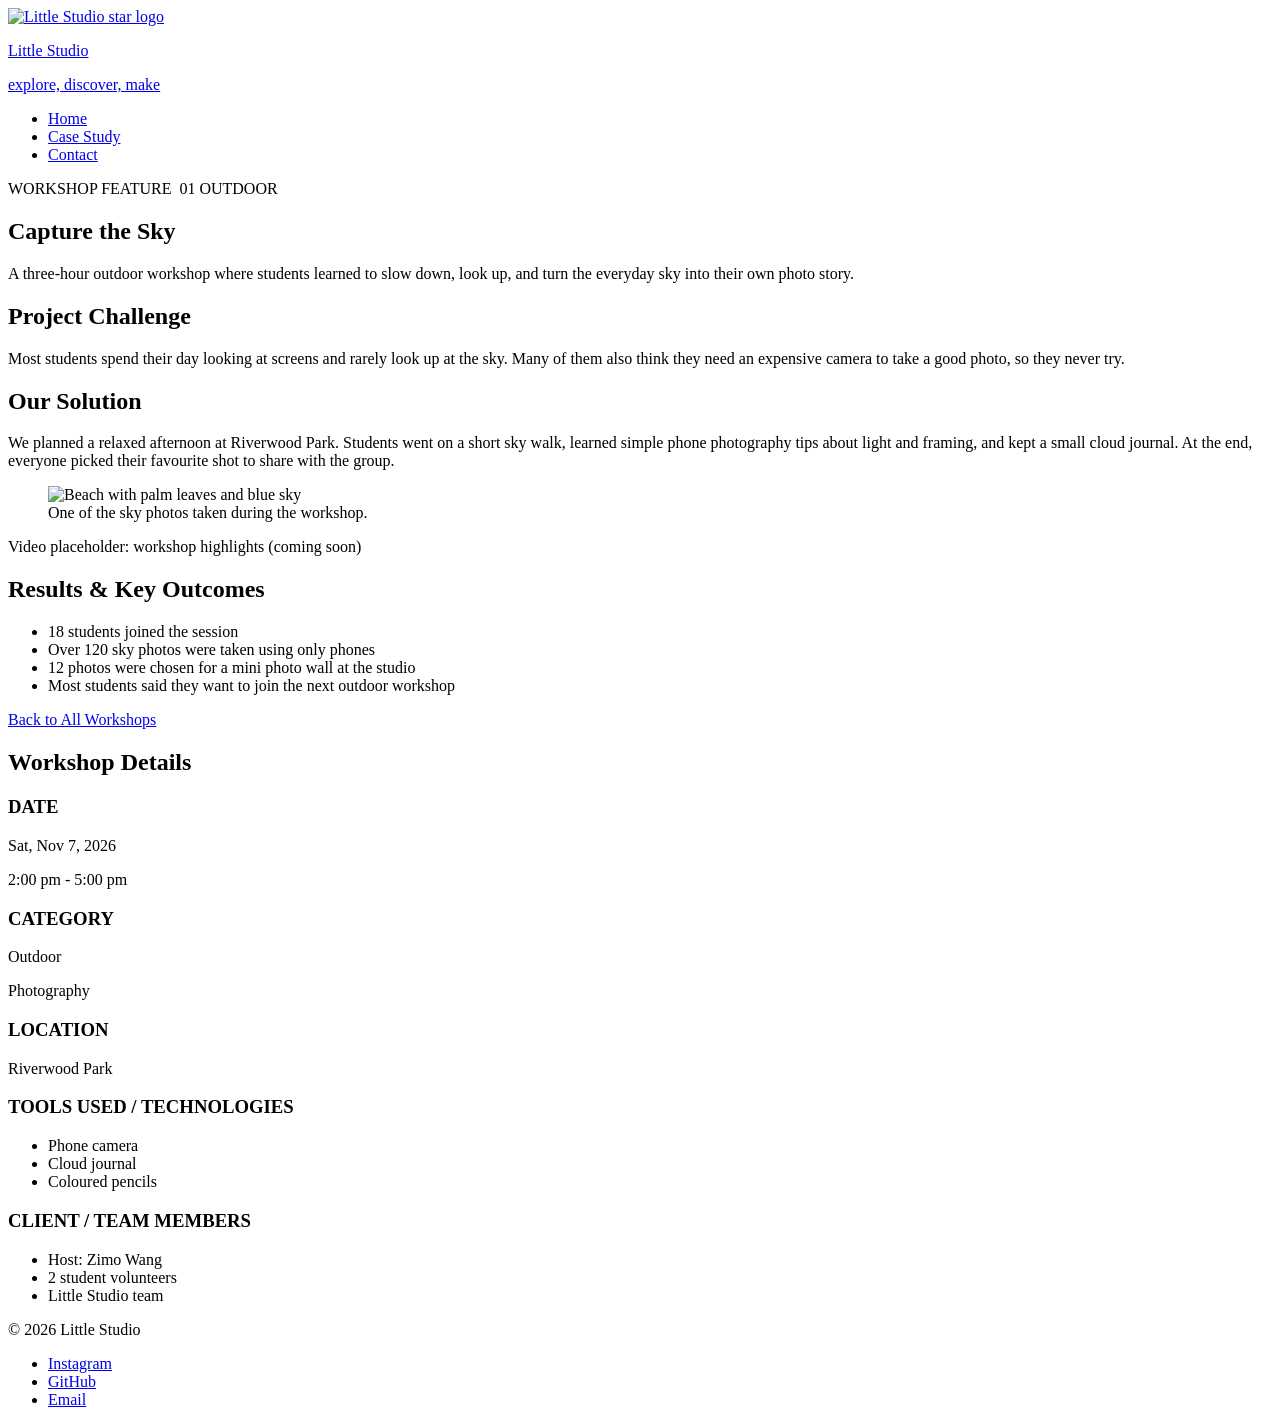
==== detail.html @ 18a09a90 "detail2" ====
<!DOCTYPE html>
<html lang="en">
<head>
  <meta charset="UTF-8">
  <meta name="viewport" content="width=device-width, initial-scale=1.0">
  <title>Little Studio | Capture the Sky</title>
  <link href="https://fonts.googleapis.com/css2?family=Fredoka:wght@500;600;700&family=Nunito:wght@400;600;700;800&display=swap" rel="stylesheet">
  <link rel="stylesheet" href="css/style.css">
</head>
<body>

  <header class="site-header">
    <a href="index.html" class="logo">
      <img src="assets/logo.png" alt="Little Studio star logo">
      <div>
        <p class="logo-name">Little Studio</p>
        <p class="logo-tagline">explore, discover, make</p>
      </div>
    </a>
    <nav>
      <ul class="nav-links">
        <li><a href="index.html">Home</a></li>
        <li><a href="detail.html">Case Study</a></li>
        <li><a href="#contact">Contact</a></li>
      </ul>
    </nav>
  </header>

  <div class="stripe"></div>

  <main class="container detail-layout">

    <section class="detail-hero">
      <p class="eyebrow">WORKSHOP FEATURE&nbsp; 01 OUTDOOR</p>
      <h1>Capture the Sky</h1>
      <p class="lead-text">A three-hour outdoor workshop where students learned to slow down, look up, and turn the everyday sky into their own photo story.</p>
    </section>

    <section class="content-grid">

      <article class="detail-article">
        <h2>Project Challenge</h2>
        <p>Most students spend their day looking at screens and rarely look up at the sky. Many of them also think they need an expensive camera to take a good photo, so they never try.</p>

        <h2>Our Solution</h2>
        <p>We planned a relaxed afternoon at Riverwood Park. Students went on a short sky walk, learned simple phone photography tips about light and framing, and kept a small cloud journal. At the end, everyone picked their favourite shot to share with the group.</p>

        <figure class="detail-photo">
          <img src="assets/detail1.jpg" alt="Beach with palm leaves and blue sky">
          <figcaption>One of the sky photos taken during the workshop.</figcaption>
        </figure>

        <div class="media-placeholder">
          <p>Video placeholder: workshop highlights (coming soon)</p>
        </div>

        <h2>Results &amp; Key Outcomes</h2>
        <ul>
          <li>18 students joined the session</li>
          <li>Over 120 sky photos were taken using only phones</li>
          <li>12 photos were chosen for a mini photo wall at the studio</li>
          <li>Most students said they want to join the next outdoor workshop</li>
        </ul>

        <a href="index.html#workshops" class="btn-primary">Back to All Workshops</a>
      </article>

      <aside class="meta-sidebar">
        <h2>Workshop Details</h2>

        <div class="meta-item">
          <h3>DATE</h3>
          <p>Sat, Nov 7, 2026</p>
          <p>2:00 pm - 5:00 pm</p>
        </div>

        <div class="meta-item">
          <h3>CATEGORY</h3>
          <p>Outdoor</p>
          <p>Photography</p>
        </div>

        <div class="meta-item">
          <h3>LOCATION</h3>
          <p>Riverwood Park</p>
        </div>

        <div class="meta-item">
          <h3>TOOLS USED / TECHNOLOGIES</h3>
          <ul>
            <li>Phone camera</li>
            <li>Cloud journal</li>
            <li>Coloured pencils</li>
          </ul>
        </div>

        <div class="meta-item">
          <h3>CLIENT / TEAM MEMBERS</h3>
          <ul>
            <li>Host: Zimo Wang</li>
            <li>2 student volunteers</li>
            <li>Little Studio team</li>
          </ul>
        </div>
      </aside>

    </section>

  </main>

  <div class="stripe stripe-footer"></div>

  <footer class="site-footer" id="contact">
    <p>&copy; 2026 Little Studio</p>
    <ul class="social-links">
      <li><a href="https://www.instagram.com/">Instagram</a></li>
      <li><a href="https://github.com/">GitHub</a></li>
      <li><a href="mailto:hello@littlestudio.com">Email</a></li>
    </ul>
  </footer>

  <script>
    const navLinks = document.querySelectorAll(".nav-links a");

    navLinks.forEach(function (link) {
      link.onclick = function () {
        navLinks.forEach(function (item) {
          item.classList.remove("active");
        });
        link.classList.add("active");
      };
    });
  </script>

</body>
</html>
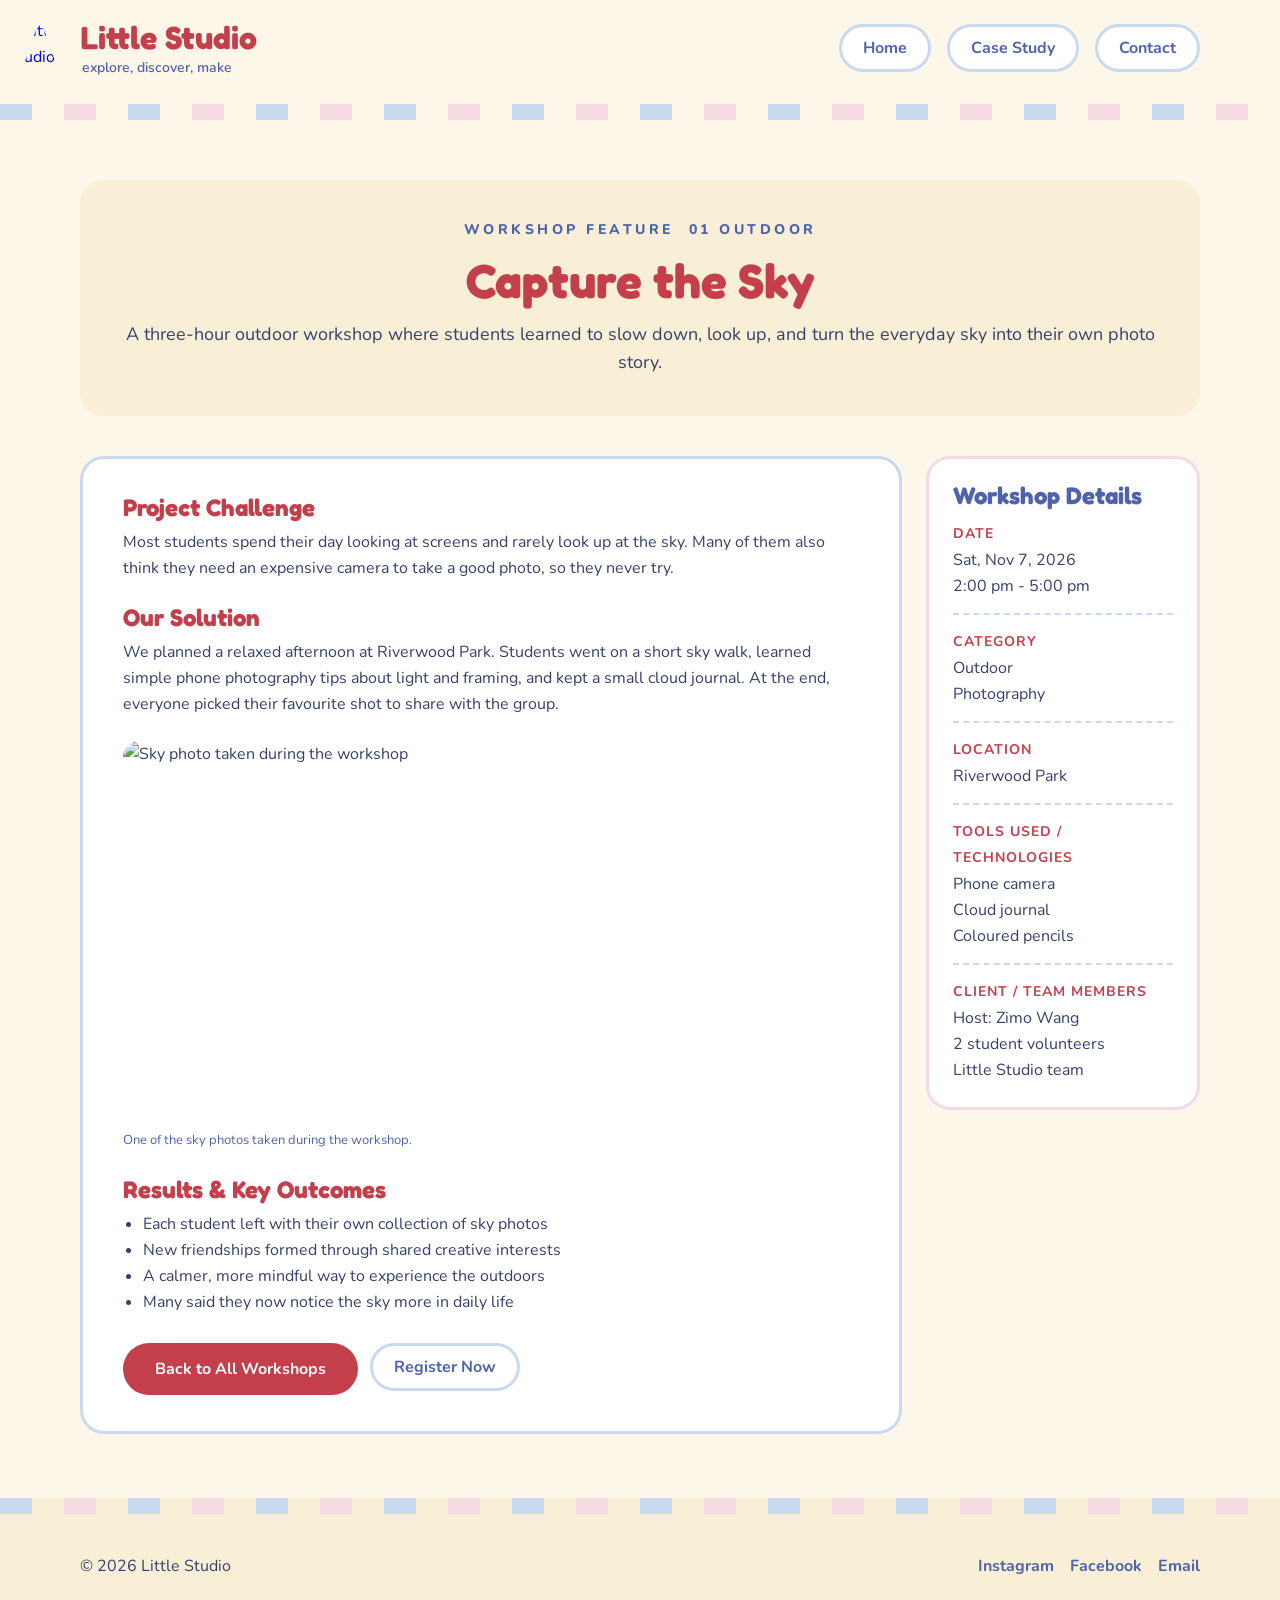
==== commit 46be60d7: "version-4" ====
--- a/detail.html
+++ b/detail.html
@@ -46,23 +46,22 @@
         <p>We planned a relaxed afternoon at Riverwood Park. Students went on a short sky walk, learned simple phone photography tips about light and framing, and kept a small cloud journal. At the end, everyone picked their favourite shot to share with the group.</p>
 
         <figure class="detail-photo">
-          <img src="assets/detail1.jpg" alt="Beach with palm leaves and blue sky">
+          <img src="assets/image1.jpg" alt="Sky photo taken during the workshop">
           <figcaption>One of the sky photos taken during the workshop.</figcaption>
         </figure>
 
-        <div class="media-placeholder">
-          <p>Video placeholder: workshop highlights (coming soon)</p>
-        </div>
-
         <h2>Results &amp; Key Outcomes</h2>
         <ul>
-          <li>18 students joined the session</li>
-          <li>Over 120 sky photos were taken using only phones</li>
-          <li>12 photos were chosen for a mini photo wall at the studio</li>
-          <li>Most students said they want to join the next outdoor workshop</li>
+          <li>Each student left with their own collection of sky photos</li>
+          <li>New friendships formed through shared creative interests</li>
+          <li>A calmer, more mindful way to experience the outdoors</li>
+          <li>Many said they now notice the sky more in daily life</li>
         </ul>
 
-        <a href="index.html#workshops" class="btn-primary">Back to All Workshops</a>
+        <div class="detail-buttons">
+          <a href="index.html#workshops" class="btn-primary">Back to All Workshops</a>
+          <button class="btn" onclick="alert('Registered successfully!')">Register Now</button>
+        </div>
       </article>
 
       <aside class="meta-sidebar">
@@ -114,7 +113,7 @@
     <p>&copy; 2026 Little Studio</p>
     <ul class="social-links">
       <li><a href="https://www.instagram.com/">Instagram</a></li>
-      <li><a href="https://github.com/">GitHub</a></li>
+      <li><a href="https://www.facebook.com/">Facebook</a></li>
       <li><a href="mailto:hello@littlestudio.com">Email</a></li>
     </ul>
   </footer>
--- a/css/style.css
+++ b/css/style.css
@@ -0,0 +1,535 @@
+* {
+  margin: 0;
+  padding: 0;
+  box-sizing: border-box;
+}
+
+html {
+  scroll-behavior: smooth;
+}
+
+body {
+  background-color: #FCF7E8;
+  color: #36406B;
+  font-family: "Nunito", sans-serif;
+  font-size: 16px;
+  line-height: 26px;
+}
+
+a {
+  text-decoration: none;
+}
+
+img {
+  display: block;
+  max-width: 100%;
+}
+
+.eyebrow {
+  color: #4F63AD;
+  font-size: 14px;
+  font-weight: 800;
+  line-height: 20px;
+  letter-spacing: 3.5px;
+}
+
+
+.stripe {
+  height: 12px;
+  background-image: repeating-linear-gradient(90deg, #C9DAF0 0px 24px, transparent 24px 48px, #F4DAE3 48px 72px, transparent 72px 96px);
+}
+
+.stripe-footer {
+  background-color: #F8EFD6;
+}
+
+.stripe-small {
+  height: 10px;
+  margin-top: auto;
+  background-image: repeating-linear-gradient(90deg, #C9DAF0 0px 20px, transparent 20px 34px, #F4DAE3 34px 54px, transparent 54px 68px);
+}
+
+
+/* ===== Header ===== */
+.site-header {
+  display: flex;
+  justify-content: space-between;
+  align-items: center;
+  flex-wrap: wrap;
+  gap: 20px;
+  padding: 16px 20px 20px 7px;
+}
+
+.logo {
+  display: flex;
+  align-items: flex-start;
+  gap: 4px;
+}
+
+.logo img {
+  width: 37px;
+  height: 33px;
+  object-fit: cover;
+  object-position: 50% 64%;
+  clip-path: polygon(50% 0%, 61.8% 38.2%, 100% 38.2%, 69.1% 61.8%, 80.9% 100%, 50% 76.4%, 19.1% 100%, 30.9% 61.8%, 0% 38.2%, 38.2% 38.2%);
+}
+
+.logo-name {
+  color: #C43F4C;
+  font-family: "Fredoka", sans-serif;
+  font-size: 32px;
+  font-weight: 700;
+  line-height: 40px;
+}
+
+.logo-tagline {
+  margin-left: 2px;
+  color: #4F63AD;
+  font-size: 14px;
+  font-weight: 600;
+  line-height: 20px;
+}
+
+.nav-links {
+  display: flex;
+  gap: 10px;
+  padding-left: 13px;
+  list-style: none;
+}
+
+.nav-links a {
+  display: block;
+  padding: 9px 15px;
+  border: 3px solid #C9DAF0;
+  border-radius: 999px;
+  background-color: #FFFFFF;
+  color: #4F63AD;
+  font-weight: 700;
+  line-height: 24px;
+  transition: 0.2s;
+}
+
+.nav-links a:hover {
+  background-color: #EAF1FA;
+}
+
+.nav-links a.active {
+  background-color: #C9DAF0;
+}
+
+
+.container {
+  padding: 32px 20px 56px;
+}
+
+
+.hero-grid {
+  display: grid;
+  grid-template-columns: 1fr;
+  gap: 24px;
+}
+
+.spotlight-banner {
+  display: flex;
+  flex-direction: column;
+  justify-content: center;
+  align-items: center;
+  padding: 40px 24px;
+  border-radius: 24px;
+  background-color: #F8EFD6;
+  text-align: center;
+}
+
+.spotlight-banner h1 {
+  margin: 16px 0;
+  color: #C43F4C;
+  font-family: "Fredoka", sans-serif;
+  font-size: 36px;
+  font-weight: 700;
+  line-height: 44px;
+}
+
+.lead {
+  max-width: 560px;
+  font-size: 18px;
+  line-height: 28px;
+}
+
+.btn-primary {
+  display: inline-block;
+  margin-top: 28px;
+  padding: 14px 32px;
+  border-radius: 999px;
+  background-color: #C43F4C;
+  color: #FFFFFF;
+  font-weight: 700;
+  line-height: 24px;
+  transition: 0.2s;
+}
+
+.btn-primary:hover {
+  background-color: #9E2F3B;
+}
+
+.sidebar {
+  display: flex;
+  flex-direction: column;
+  padding: 20px 24px 30px;
+  border: 3px solid #C9DAF0;
+  border-radius: 24px;
+  background-color: #FFFFFF;
+}
+
+.sidebar h2,
+.sidebar h3 {
+  font-family: "Fredoka", sans-serif;
+  font-size: 24px;
+  font-weight: 600;
+  line-height: 32px;
+}
+
+.sidebar h2 {
+  color: #4F63AD;
+}
+
+.sidebar h3 {
+  margin: 4px 0 20px;
+  color: #C43F4C;
+}
+
+.sidebar p {
+  margin-bottom: 2px;
+}
+
+.session-name {
+  font-weight: 700;
+}
+
+.sidebar hr {
+  margin: 16px 0;
+  border: none;
+  border-top: 2px dashed #C9DAF0;
+}
+
+.quick-links {
+  margin-bottom: 32px;
+  list-style: none;
+}
+
+.quick-link {
+  color: #4F63AD;
+  font-weight: 700;
+  text-decoration: underline;
+}
+
+.quick-link:hover {
+  color: #C43F4C;
+}
+
+
+.section-title {
+  margin: 56px 0 24px;
+  color: #C43F4C;
+  font-family: "Fredoka", sans-serif;
+  font-size: 32px;
+  font-weight: 500;
+  line-height: 40px;
+  text-align: center;
+}
+
+.cards-gallery {
+  display: grid;
+  grid-template-columns: 1fr;
+  gap: 24px;
+}
+
+.card {
+  display: flex;
+  flex-direction: column;
+  overflow: hidden;
+  border: 3px solid #C9DAF0;
+  border-radius: 24px;
+  background-color: #FFFFFF;
+  transition: 0.2s;
+}
+
+.card:hover {
+  transform: translateY(-6px);
+  box-shadow: 0 8px 0 #C9DAF0;
+}
+
+.card-pink {
+  border-color: #F4DAE3;
+}
+
+.card-pink:hover {
+  box-shadow: 0 8px 0 #F4DAE3;
+}
+
+.card img {
+  width: 100%;
+  height: 190px;
+  object-fit: cover;
+}
+
+.card .eyebrow {
+  margin: 24px 24px 6px;
+}
+
+.card h3 {
+  margin: 0 24px 10px;
+  color: #C43F4C;
+  font-family: "Fredoka", sans-serif;
+  font-size: 24px;
+  font-weight: 600;
+  line-height: 32px;
+}
+
+.card p {
+  margin: 0 24px 32px;
+}
+
+.btn {
+  align-self: flex-start;
+  margin: 0 24px 24px;
+  margin-top: auto;
+  padding: 9px 21px;
+  border: 3px solid #C9DAF0;
+  border-radius: 999px;
+  background-color: #FFFFFF;
+  color: #4F63AD;
+  font-family: "Nunito", sans-serif;
+  font-size: 16px;
+  font-weight: 700;
+  line-height: 24px;
+  cursor: pointer;
+  transition: 0.2s;
+}
+
+.btn:hover {
+  background-color: #EAF1FA;
+}
+
+
+.detail-hero {
+  padding: 40px 24px;
+  border-radius: 24px;
+  background-color: #F8EFD6;
+  text-align: center;
+}
+
+.detail-hero h1 {
+  margin: 12px 0;
+  color: #C43F4C;
+  font-family: "Fredoka", sans-serif;
+  font-size: 36px;
+  line-height: 44px;
+}
+
+.lead-text {
+  font-size: 18px;
+  line-height: 28px;
+}
+
+.content-grid {
+  display: grid;
+  grid-template-columns: 1fr;
+  gap: 24px;
+  margin-top: 40px;
+}
+
+.detail-article {
+  padding: 24px;
+  border: 3px solid #C9DAF0;
+  border-radius: 24px;
+  background-color: #FFFFFF;
+}
+
+.detail-article h2 {
+  margin-bottom: 8px;
+  color: #C43F4C;
+  font-family: "Fredoka", sans-serif;
+}
+
+.detail-article p {
+  margin-bottom: 24px;
+}
+
+.detail-article ul {
+  padding-left: 20px;
+}
+
+.detail-photo {
+  margin-bottom: 24px;
+}
+
+.detail-photo img {
+  width: 100%;
+  height: 260px;
+  object-fit: cover;
+  border-radius: 16px;
+}
+
+.detail-photo figcaption {
+  margin-top: 6px;
+  color: #4F63AD;
+  font-size: 13px;
+}
+
+.detail-buttons {
+  display: flex;
+  align-items: center;
+  flex-wrap: wrap;
+  gap: 12px;
+  margin-top: 28px;
+}
+
+.detail-buttons .btn-primary,
+.detail-buttons .btn {
+  margin: 0;
+}
+
+.meta-sidebar {
+  align-self: start;
+  padding: 24px;
+  border: 3px solid #F4DAE3;
+  border-radius: 24px;
+  background-color: #FFFFFF;
+}
+
+.meta-sidebar h2 {
+  margin-bottom: 12px;
+  color: #4F63AD;
+  font-family: "Fredoka", sans-serif;
+}
+
+.meta-item {
+  margin-bottom: 14px;
+  padding-bottom: 14px;
+  border-bottom: 2px dashed #C9DAF0;
+}
+
+.meta-item:last-child {
+  margin-bottom: 0;
+  padding-bottom: 0;
+  border-bottom: none;
+}
+
+.meta-item h3 {
+  color: #C43F4C;
+  font-size: 14px;
+  letter-spacing: 1px;
+}
+
+.meta-item ul {
+  list-style: none;
+}
+
+
+.site-footer {
+  display: flex;
+  flex-direction: column;
+  justify-content: space-between;
+  gap: 6px;
+  padding: 32px 20px 24px;
+  background-color: #F8EFD6;
+}
+
+.social-links {
+  display: flex;
+  gap: 16px;
+  list-style: none;
+}
+
+.social-links a {
+  color: #4F63AD;
+  font-weight: 700;
+  line-height: 24px;
+  transition: 0.2s;
+}
+
+.social-links a:hover {
+  color: #C43F4C;
+  text-decoration: underline;
+}
+
+
+@media (min-width: 768px) {
+
+  .stripe {
+    height: 16px;
+    background-image: repeating-linear-gradient(90deg, #C9DAF0 0px 32px, transparent 32px 64px, #F4DAE3 64px 96px, transparent 96px 128px);
+  }
+
+  .site-header {
+    padding: 18px 80px 26px 8px;
+  }
+
+  .logo {
+    gap: 8px;
+  }
+
+  .logo img {
+    width: 64px;
+    height: 57px;
+  }
+
+  .nav-links {
+    gap: 16px;
+    padding-left: 0;
+  }
+
+  .nav-links a {
+    padding: 9px 21px;
+  }
+
+  .container {
+    padding: 60px 80px 64px;
+  }
+
+  .hero-grid {
+    grid-template-columns: 2fr 1fr;
+  }
+
+  .spotlight-banner h1 {
+    max-width: 660px;
+    margin: 20px 0;
+    font-size: 48px;
+    line-height: 56px;
+  }
+
+  .sidebar {
+    padding: 30px 32px 50px;
+  }
+
+  .cards-gallery {
+    grid-template-columns: repeat(auto-fit, minmax(280px, 1fr));
+  }
+
+  .card img {
+    height: 220px;
+  }
+
+  .detail-hero h1 {
+    font-size: 48px;
+    line-height: 56px;
+  }
+
+  .content-grid {
+    grid-template-columns: 3fr 1fr;
+  }
+
+  .detail-article {
+    padding: 36px 40px;
+  }
+
+  .detail-photo img {
+    height: 380px;
+  }
+
+  .site-footer {
+    flex-direction: row;
+    align-items: center;
+    padding: 39px 80px;
+  }
+}
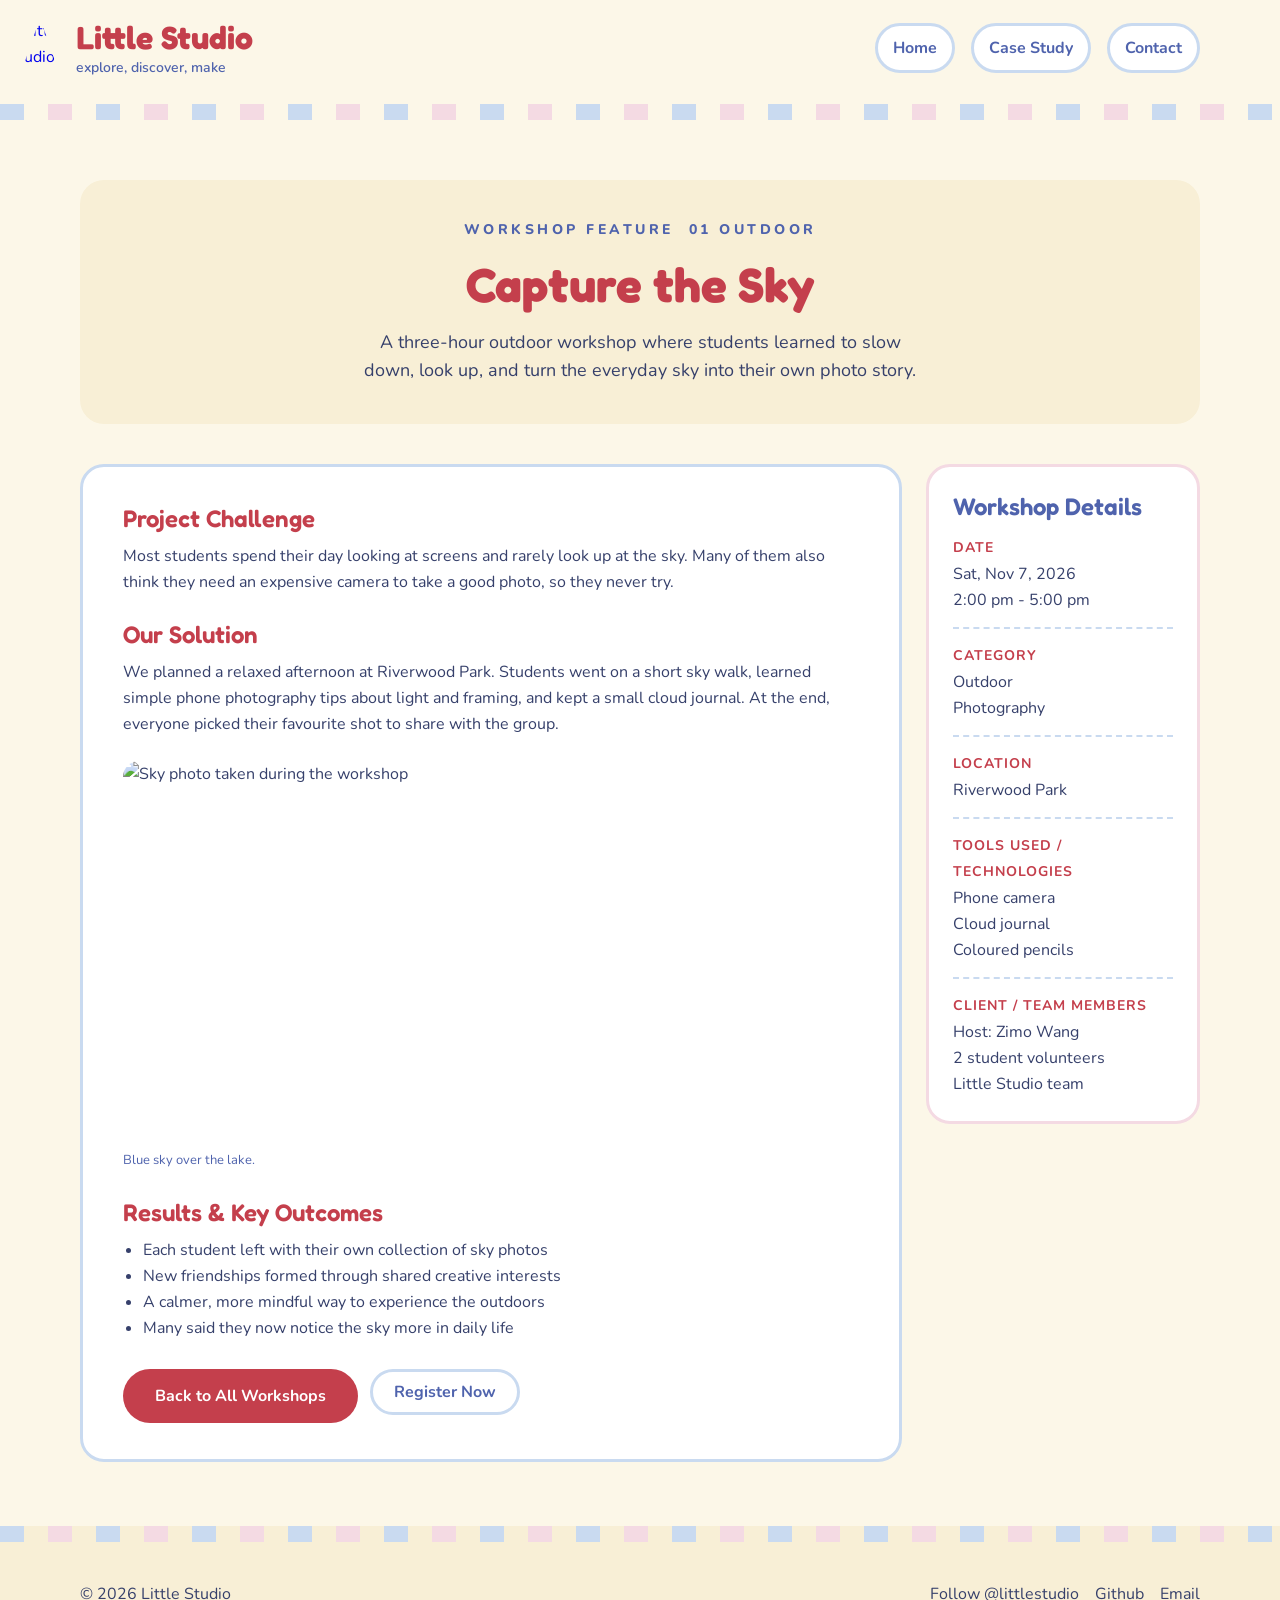
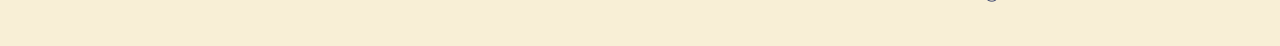
==== commit df2b96b5: "version-5" ====
--- a/detail.html
+++ b/detail.html
@@ -47,7 +47,7 @@
 
         <figure class="detail-photo">
           <img src="assets/image1.jpg" alt="Sky photo taken during the workshop">
-          <figcaption>One of the sky photos taken during the workshop.</figcaption>
+          <figcaption>Blue sky over the lake.</figcaption>
         </figure>
 
         <h2>Results &amp; Key Outcomes</h2>
@@ -112,9 +112,9 @@
   <footer class="site-footer" id="contact">
     <p>&copy; 2026 Little Studio</p>
     <ul class="social-links">
-      <li><a href="https://www.instagram.com/">Instagram</a></li>
-      <li><a href="https://www.facebook.com/">Facebook</a></li>
-      <li><a href="mailto:hello@littlestudio.com">Email</a></li>
+      <li>Follow @littlestudio</li>
+      <li>Github</li>
+      <li>Email</li>
     </ul>
   </footer>
 
--- a/css/style.css
+++ b/css/style.css
@@ -20,6 +20,10 @@
   text-decoration: none;
 }
 
+ul {
+  list-style: none;
+}
+
 img {
   display: block;
   max-width: 100%;
@@ -33,7 +37,6 @@
   letter-spacing: 3.5px;
 }
 
-
 .stripe {
   height: 12px;
   background-image: repeating-linear-gradient(90deg, #C9DAF0 0px 24px, transparent 24px 48px, #F4DAE3 48px 72px, transparent 72px 96px);
@@ -49,8 +52,6 @@
   background-image: repeating-linear-gradient(90deg, #C9DAF0 0px 20px, transparent 20px 34px, #F4DAE3 34px 54px, transparent 54px 68px);
 }
 
-
-/* ===== Header ===== */
 .site-header {
   display: flex;
   justify-content: space-between;
@@ -83,7 +84,6 @@
 }
 
 .logo-tagline {
-  margin-left: 2px;
   color: #4F63AD;
   font-size: 14px;
   font-weight: 600;
@@ -93,8 +93,6 @@
 .nav-links {
   display: flex;
   gap: 10px;
-  padding-left: 13px;
-  list-style: none;
 }
 
 .nav-links a {
@@ -105,7 +103,6 @@
   background-color: #FFFFFF;
   color: #4F63AD;
   font-weight: 700;
-  line-height: 24px;
   transition: 0.2s;
 }
 
@@ -117,42 +114,64 @@
   background-color: #C9DAF0;
 }
 
-
 .container {
   padding: 32px 20px 56px;
 }
 
-
-.hero-grid {
-  display: grid;
-  grid-template-columns: 1fr;
-  gap: 24px;
-}
-
-.spotlight-banner {
-  display: flex;
-  flex-direction: column;
-  justify-content: center;
-  align-items: center;
+.spotlight-banner,
+.detail-hero {
   padding: 40px 24px;
   border-radius: 24px;
   background-color: #F8EFD6;
   text-align: center;
 }
 
-.spotlight-banner h1 {
+.sidebar,
+.card,
+.detail-article,
+.meta-sidebar {
+  border: 3px solid #C9DAF0;
+  border-radius: 24px;
+  background-color: #FFFFFF;
+}
+
+.card-pink,
+.meta-sidebar {
+  border-color: #F4DAE3;
+}
+
+.spotlight-banner h1,
+.detail-hero h1 {
   margin: 16px 0;
   color: #C43F4C;
   font-family: "Fredoka", sans-serif;
   font-size: 36px;
-  font-weight: 700;
   line-height: 44px;
 }
 
-.lead {
+.lead,
+.lead-text {
   max-width: 560px;
+  margin: 0 auto;
   font-size: 18px;
   line-height: 28px;
+}
+
+.sidebar h2,
+.sidebar h3,
+.card h3,
+.detail-article h2,
+.meta-sidebar h2 {
+  color: #C43F4C;
+  font-family: "Fredoka", sans-serif;
+  font-size: 24px;
+  font-weight: 600;
+  line-height: 32px;
+}
+
+.sidebar h2,
+.meta-sidebar h2 {
+  color: #4F63AD;
 }
 
 .btn-primary {
@@ -163,7 +182,6 @@
   background-color: #C43F4C;
   color: #FFFFFF;
   font-weight: 700;
-  line-height: 24px;
   transition: 0.2s;
 }
 
@@ -171,38 +189,61 @@
   background-color: #9E2F3B;
 }
 
+.btn {
+  align-self: flex-start;
+  margin: auto 24px 24px;
+  padding: 9px 21px;
+  border: 3px solid #C9DAF0;
+  border-radius: 999px;
+  background-color: #FFFFFF;
+  color: #4F63AD;
+  font-family: "Nunito", sans-serif;
+  font-size: 16px;
+  font-weight: 700;
+  cursor: pointer;
+  transition: 0.2s;
+}
+
+.btn:hover {
+  background-color: #EAF1FA;
+}
+
+
+/* ===== Page 1: Hero ===== */
+.hero-grid {
+  display: grid;
+  grid-template-columns: 1fr;
+  gap: 24px;
+}
+
+.spotlight-banner {
+  display: flex;
+  flex-direction: column;
+  justify-content: center;
+  align-items: center;
+}
+
 .sidebar {
   display: flex;
   flex-direction: column;
   padding: 20px 24px 30px;
-  border: 3px solid #C9DAF0;
-  border-radius: 24px;
-  background-color: #FFFFFF;
-}
-
-.sidebar h2,
-.sidebar h3 {
-  font-family: "Fredoka", sans-serif;
-  font-size: 24px;
-  font-weight: 600;
-  line-height: 32px;
-}
-
-.sidebar h2 {
-  color: #4F63AD;
 }
 
 .sidebar h3 {
   margin: 4px 0 20px;
-  color: #C43F4C;
 }
 
 .sidebar p {
   margin-bottom: 2px;
 }
 
-.session-name {
-  font-weight: 700;
+.session-name,
+.status {
+  font-weight: 700;
+}
+
+.status {
+  color: #C43F4C;
 }
 
 .sidebar hr {
@@ -213,7 +254,6 @@
 
 .quick-links {
   margin-bottom: 32px;
-  list-style: none;
 }
 
 .quick-link {
@@ -227,6 +267,7 @@
 }
 
 
+/* ===== Page 1: Cards ===== */
 .section-title {
   margin: 56px 0 24px;
   color: #C43F4C;
@@ -247,19 +288,12 @@
   display: flex;
   flex-direction: column;
   overflow: hidden;
-  border: 3px solid #C9DAF0;
-  border-radius: 24px;
-  background-color: #FFFFFF;
   transition: 0.2s;
 }
 
 .card:hover {
   transform: translateY(-6px);
   box-shadow: 0 8px 0 #C9DAF0;
-}
-
-.card-pink {
-  border-color: #F4DAE3;
 }
 
 .card-pink:hover {
@@ -278,57 +312,10 @@
 
 .card h3 {
   margin: 0 24px 10px;
-  color: #C43F4C;
-  font-family: "Fredoka", sans-serif;
-  font-size: 24px;
-  font-weight: 600;
-  line-height: 32px;
 }
 
 .card p {
   margin: 0 24px 32px;
-}
-
-.btn {
-  align-self: flex-start;
-  margin: 0 24px 24px;
-  margin-top: auto;
-  padding: 9px 21px;
-  border: 3px solid #C9DAF0;
-  border-radius: 999px;
-  background-color: #FFFFFF;
-  color: #4F63AD;
-  font-family: "Nunito", sans-serif;
-  font-size: 16px;
-  font-weight: 700;
-  line-height: 24px;
-  cursor: pointer;
-  transition: 0.2s;
-}
-
-.btn:hover {
-  background-color: #EAF1FA;
-}
-
-
-.detail-hero {
-  padding: 40px 24px;
-  border-radius: 24px;
-  background-color: #F8EFD6;
-  text-align: center;
-}
-
-.detail-hero h1 {
-  margin: 12px 0;
-  color: #C43F4C;
-  font-family: "Fredoka", sans-serif;
-  font-size: 36px;
-  line-height: 44px;
-}
-
-.lead-text {
-  font-size: 18px;
-  line-height: 28px;
 }
 
 .content-grid {
@@ -340,15 +327,10 @@
 
 .detail-article {
   padding: 24px;
-  border: 3px solid #C9DAF0;
-  border-radius: 24px;
-  background-color: #FFFFFF;
 }
 
 .detail-article h2 {
   margin-bottom: 8px;
-  color: #C43F4C;
-  font-family: "Fredoka", sans-serif;
 }
 
 .detail-article p {
@@ -357,6 +339,7 @@
 
 .detail-article ul {
   padding-left: 20px;
+  list-style: disc;
 }
 
 .detail-photo {
@@ -392,15 +375,10 @@
 .meta-sidebar {
   align-self: start;
   padding: 24px;
-  border: 3px solid #F4DAE3;
-  border-radius: 24px;
-  background-color: #FFFFFF;
 }
 
 .meta-sidebar h2 {
   margin-bottom: 12px;
-  color: #4F63AD;
-  font-family: "Fredoka", sans-serif;
 }
 
 .meta-item {
@@ -421,11 +399,8 @@
   letter-spacing: 1px;
 }
 
-.meta-item ul {
-  list-style: none;
-}
-
-
+
+/* ===== Footer ===== */
 .site-footer {
   display: flex;
   flex-direction: column;
@@ -438,13 +413,11 @@
 .social-links {
   display: flex;
   gap: 16px;
-  list-style: none;
 }
 
 .social-links a {
   color: #4F63AD;
   font-weight: 700;
-  line-height: 24px;
   transition: 0.2s;
 }
 
@@ -454,19 +427,15 @@
 }
 
 
+/* ===== Tablet & Desktop ===== */
 @media (min-width: 768px) {
 
   .stripe {
     height: 16px;
-    background-image: repeating-linear-gradient(90deg, #C9DAF0 0px 32px, transparent 32px 64px, #F4DAE3 64px 96px, transparent 96px 128px);
   }
 
   .site-header {
     padding: 18px 80px 26px 8px;
-  }
-
-  .logo {
-    gap: 8px;
   }
 
   .logo img {
@@ -476,11 +445,6 @@
 
   .nav-links {
     gap: 16px;
-    padding-left: 0;
-  }
-
-  .nav-links a {
-    padding: 9px 21px;
   }
 
   .container {
@@ -491,32 +455,26 @@
     grid-template-columns: 2fr 1fr;
   }
 
-  .spotlight-banner h1 {
-    max-width: 660px;
-    margin: 20px 0;
-    font-size: 48px;
-    line-height: 56px;
-  }
-
-  .sidebar {
-    padding: 30px 32px 50px;
-  }
-
   .cards-gallery {
     grid-template-columns: repeat(auto-fit, minmax(280px, 1fr));
   }
 
-  .card img {
-    height: 220px;
-  }
-
+  .content-grid {
+    grid-template-columns: 3fr 1fr;
+  }
+
+  .spotlight-banner h1,
   .detail-hero h1 {
     font-size: 48px;
     line-height: 56px;
   }
 
-  .content-grid {
-    grid-template-columns: 3fr 1fr;
+  .sidebar {
+    padding: 30px 32px 50px;
+  }
+
+  .card img {
+    height: 220px;
   }
 
   .detail-article {
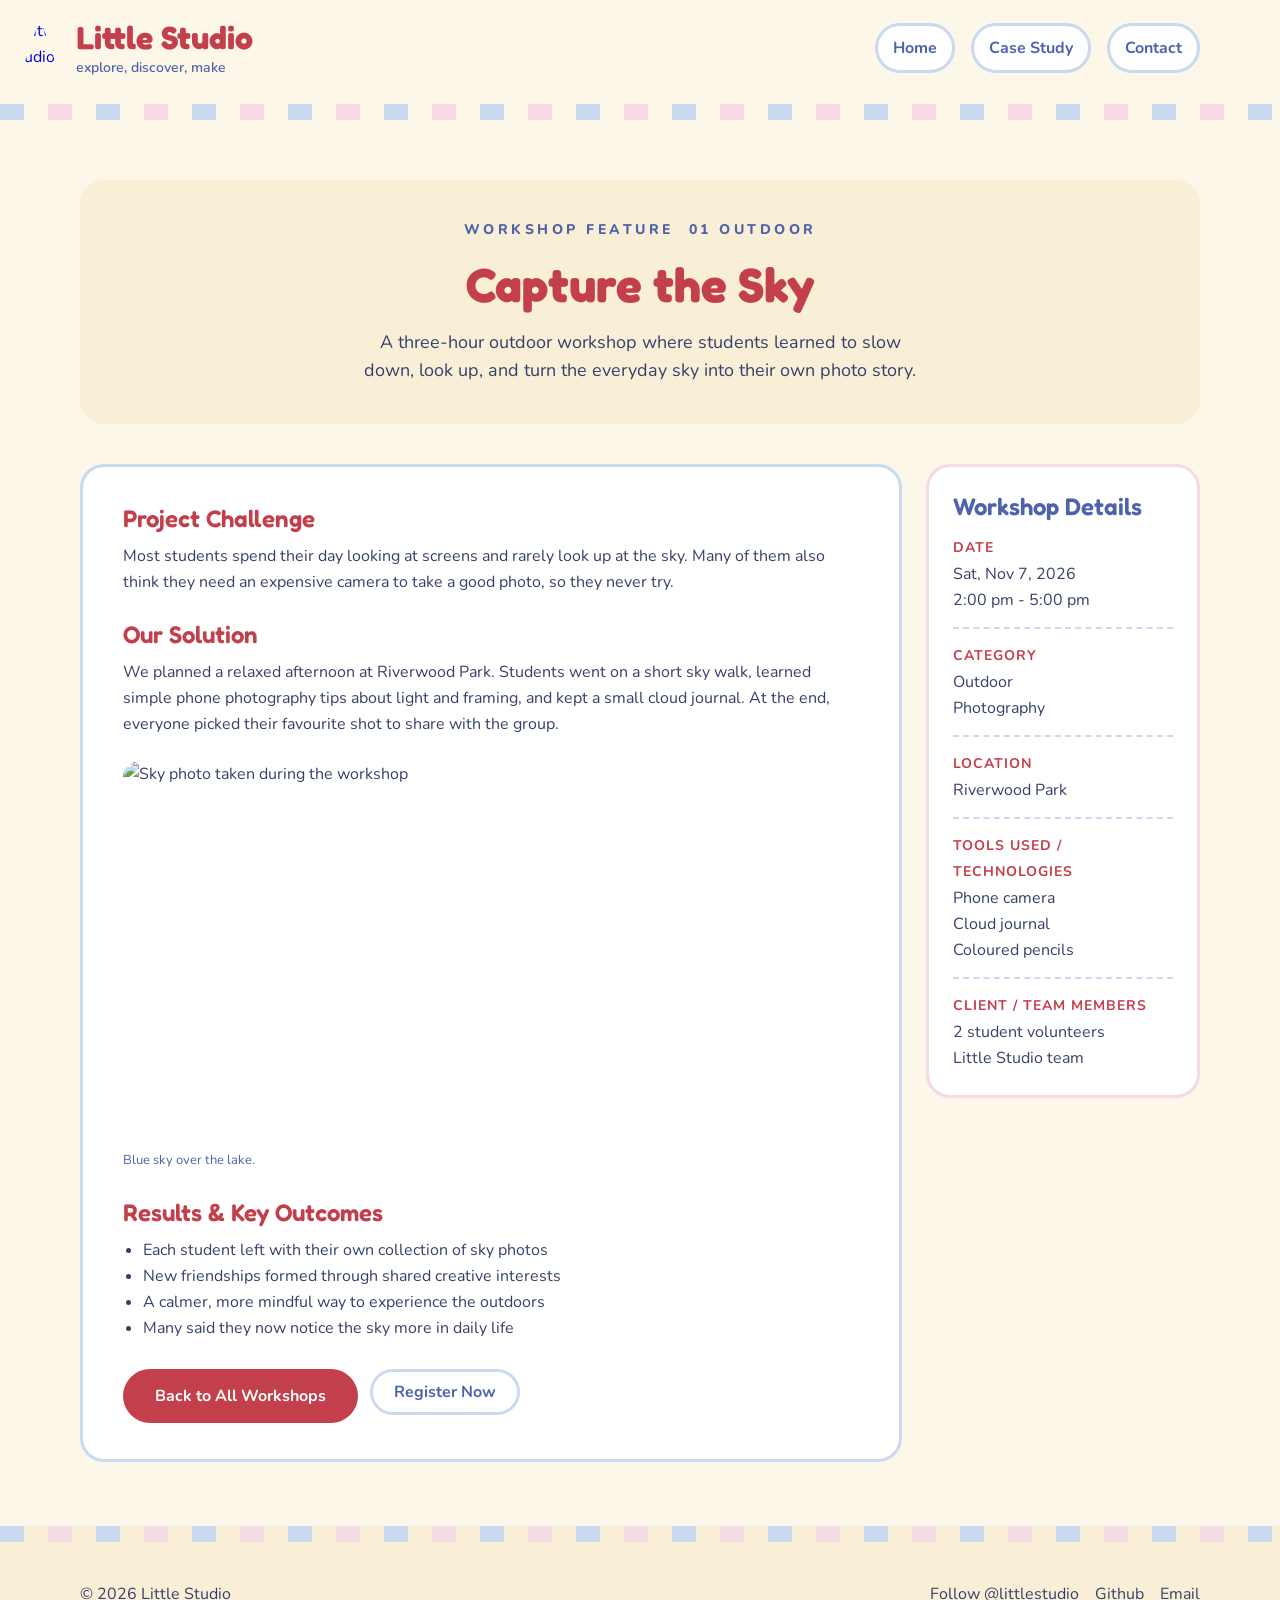
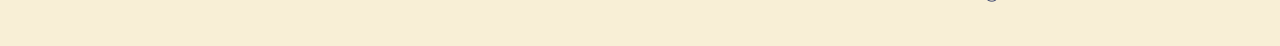
==== commit 33c50c3f: "version-6" ====
--- a/detail.html
+++ b/detail.html
@@ -96,7 +96,6 @@
         <div class="meta-item">
           <h3>CLIENT / TEAM MEMBERS</h3>
           <ul>
-            <li>Host: Zimo Wang</li>
             <li>2 student volunteers</li>
             <li>Little Studio team</li>
           </ul>
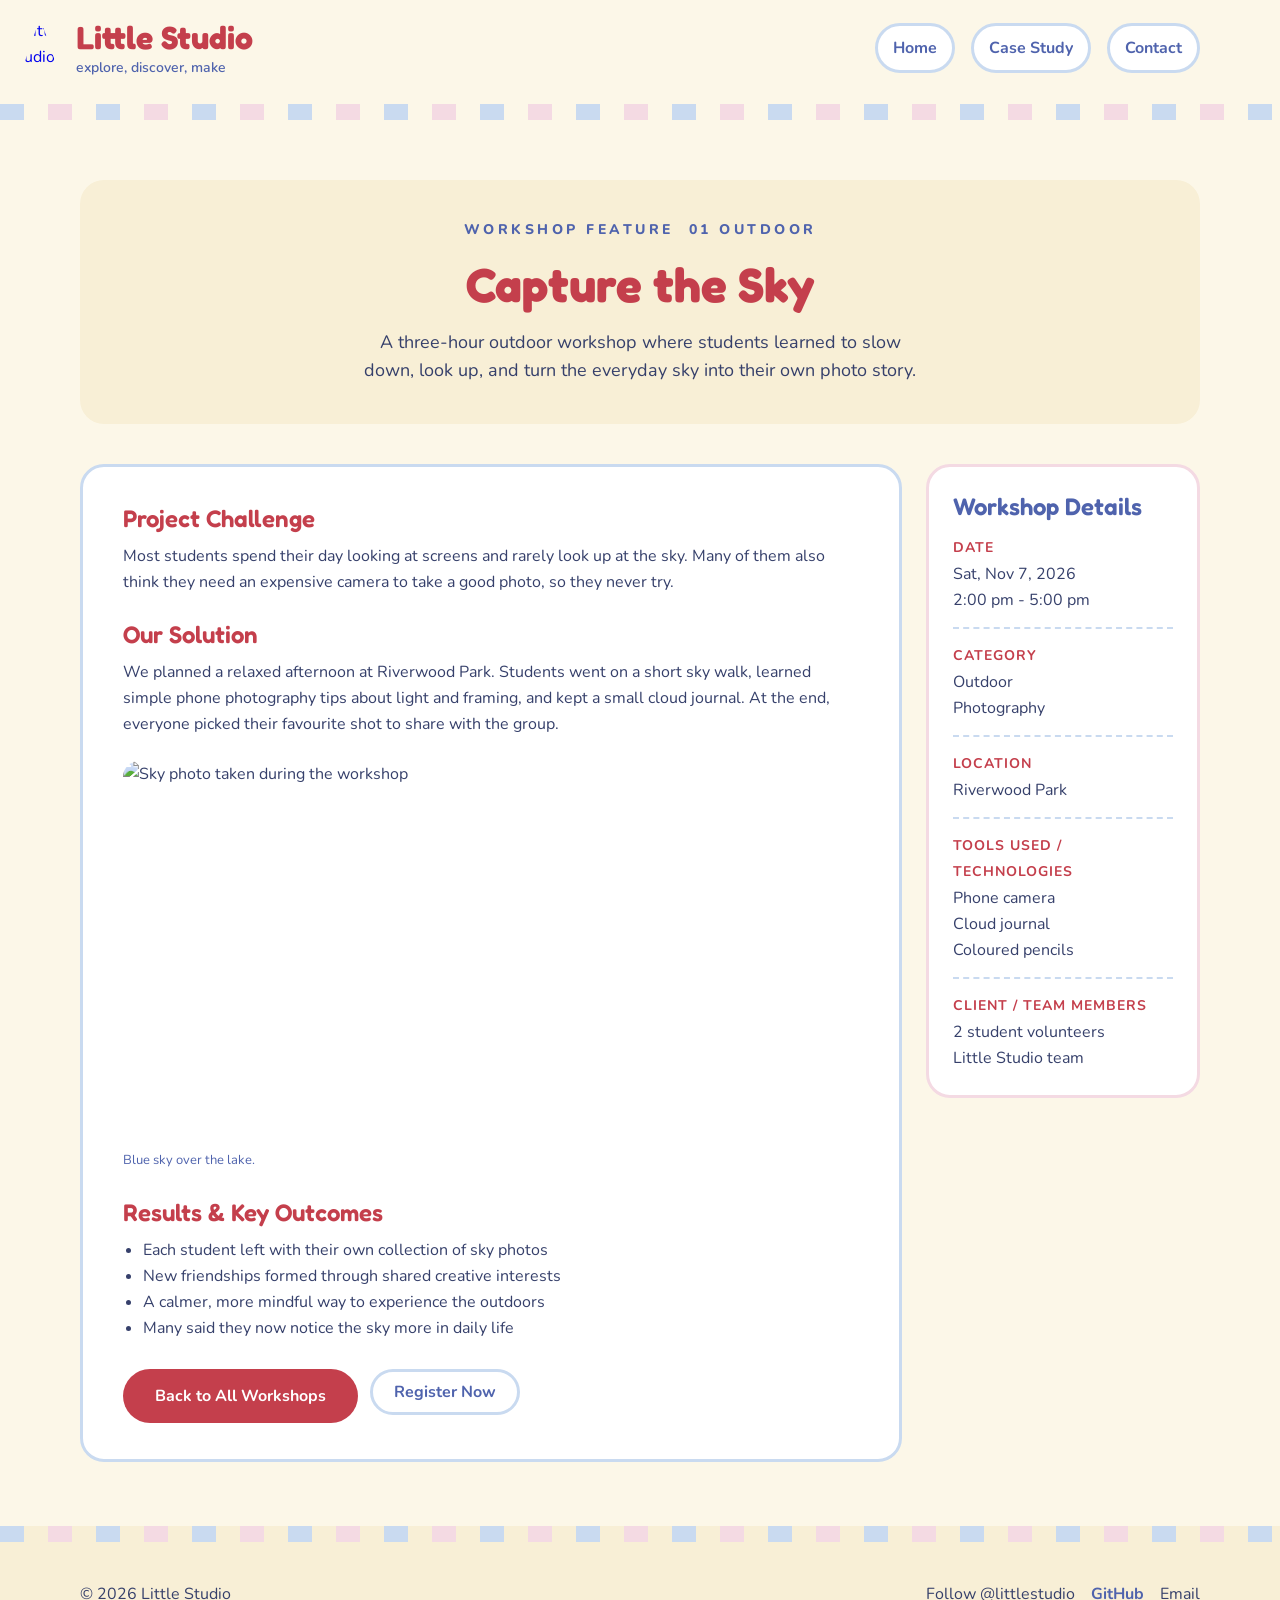
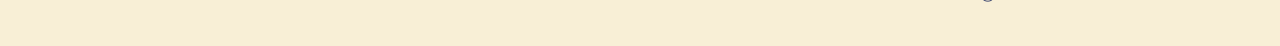
==== commit 94b5b903: "final-version" ====
--- a/detail.html
+++ b/detail.html
@@ -112,7 +112,7 @@
     <p>&copy; 2026 Little Studio</p>
     <ul class="social-links">
       <li>Follow @littlestudio</li>
-      <li>Github</li>
+      <li><a href="https://github.com/azimowang0519-stack">GitHub</a></li>
       <li>Email</li>
     </ul>
   </footer>
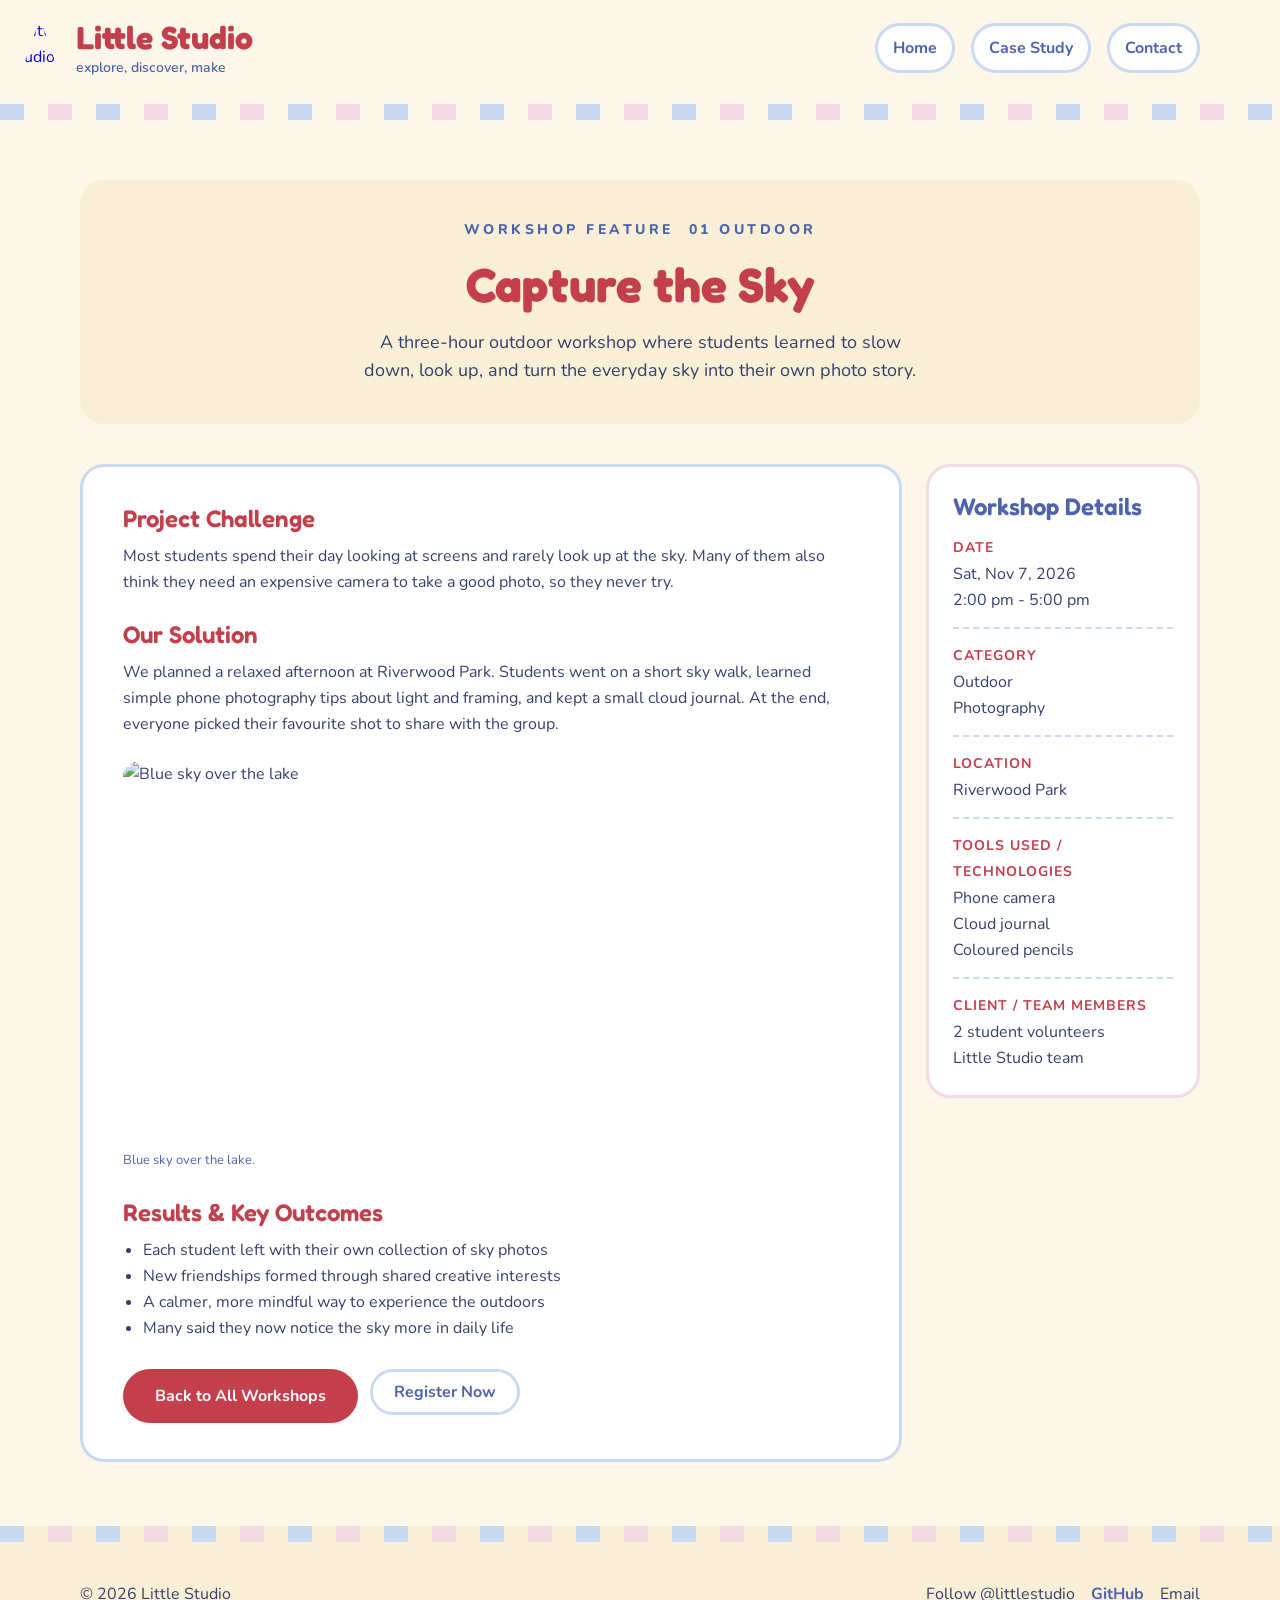
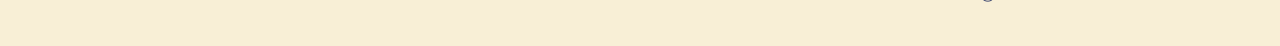
==== commit ca88a9b2: "final-version-2" ====
--- a/detail.html
+++ b/detail.html
@@ -46,7 +46,7 @@
         <p>We planned a relaxed afternoon at Riverwood Park. Students went on a short sky walk, learned simple phone photography tips about light and framing, and kept a small cloud journal. At the end, everyone picked their favourite shot to share with the group.</p>
 
         <figure class="detail-photo">
-          <img src="assets/image1.jpg" alt="Sky photo taken during the workshop">
+          <img src="assets/detail1.jpg" alt="Blue sky over the lake">
           <figcaption>Blue sky over the lake.</figcaption>
         </figure>
 
